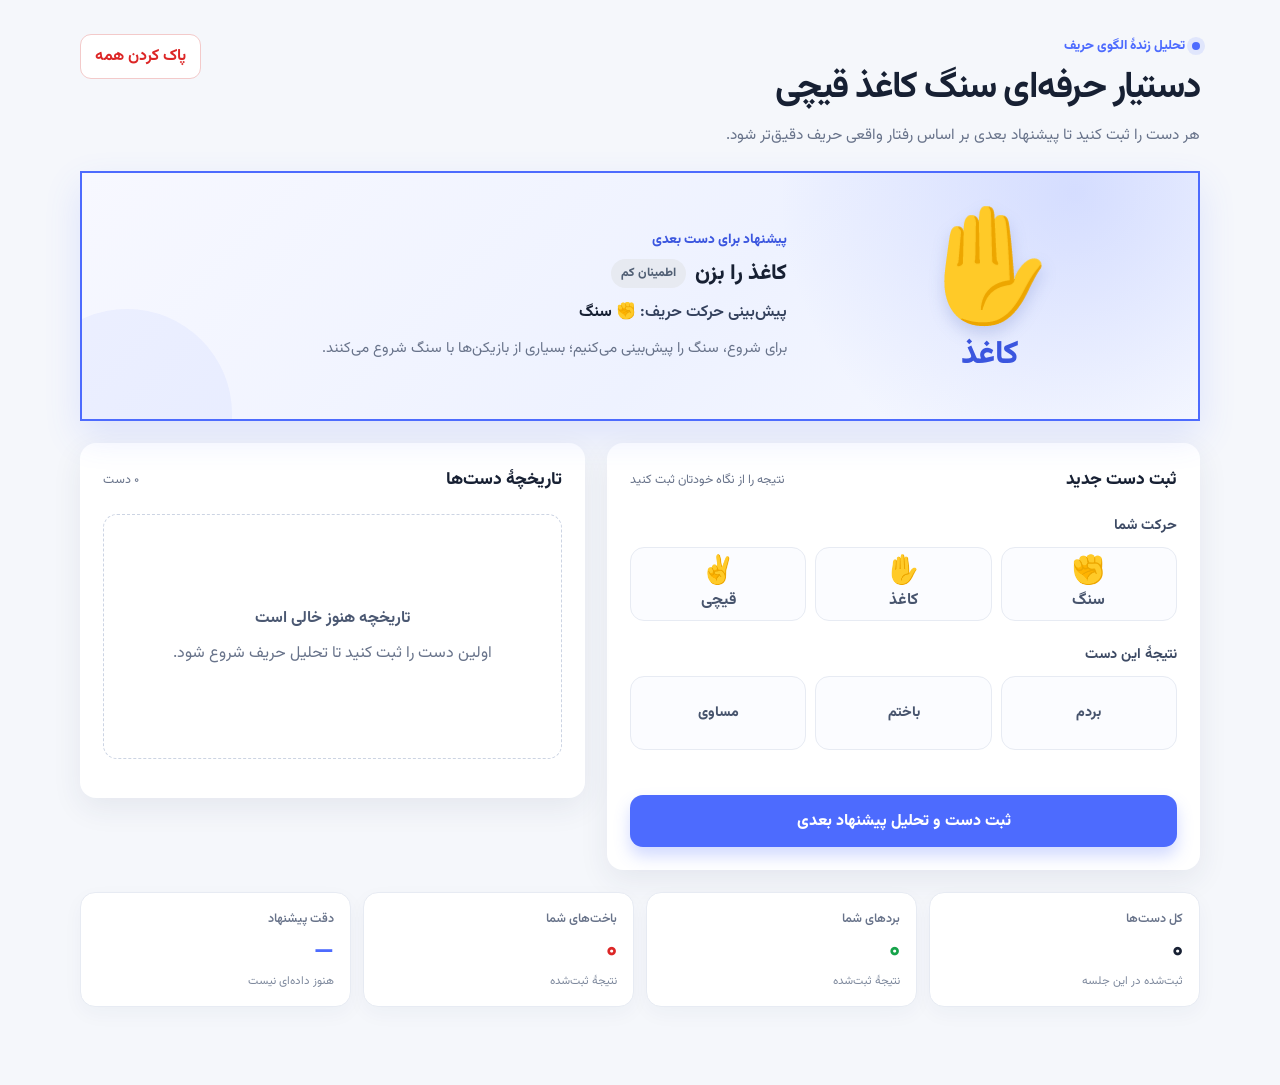
==== index.html @ e8100057 "Add Persian rock paper scissors assistant Co-authored-by: arena-agent <297053741+arena-agent@users.n" ====
<!doctype html>
<html lang="fa" dir="rtl">
<head>
  <meta charset="UTF-8" />
  <meta name="viewport" content="width=device-width, initial-scale=1.0" />
  <meta name="theme-color" content="#4d6bfe" />
  <title>دستیار حرفه‌ای سنگ کاغذ قیچی</title>
  <link rel="preconnect" href="https://fonts.googleapis.com" />
  <link rel="preconnect" href="https://fonts.gstatic.com" crossorigin />
  <link href="https://fonts.googleapis.com/css2?family=Vazirmatn:wght@400;500;600;700;800&display=swap" rel="stylesheet" />
  <style>
    :root {
      --bg: #f5f7fb;
      --card: #ffffff;
      --ink: #172033;
      --muted: #68738a;
      --line: #e7ebf3;
      --primary: #4d6bfe;
      --primary-dark: #3b56df;
      --primary-soft: #eef1ff;
      --win: #16a34a;
      --win-soft: #ecfdf3;
      --loss: #dc2626;
      --loss-soft: #fef2f2;
      --draw: #ca8a04;
      --draw-soft: #fefce8;
      --shadow: 0 10px 30px rgba(35, 52, 91, 0.08);
      --radius: 16px;
    }

    * { box-sizing: border-box; }

    html { scroll-behavior: smooth; }

    body {
      margin: 0;
      min-width: 320px;
      min-height: 100vh;
      background: var(--bg);
      color: var(--ink);
      font-family: "Vazirmatn", Tahoma, sans-serif;
    }

    button,
    input { font: inherit; }

    button { cursor: pointer; }

    button:focus-visible {
      outline: 3px solid rgba(77, 107, 254, 0.28);
      outline-offset: 3px;
    }

    .app-shell {
      width: min(1120px, calc(100% - 32px));
      margin: 0 auto;
      padding: 34px 0 56px;
    }

    .page-header {
      display: flex;
      align-items: flex-start;
      justify-content: space-between;
      gap: 20px;
      margin-bottom: 22px;
    }

    .eyebrow {
      display: inline-flex;
      align-items: center;
      gap: 7px;
      margin: 0 0 8px;
      color: var(--primary);
      font-size: 0.82rem;
      font-weight: 800;
    }

    .eyebrow::before {
      content: "";
      width: 8px;
      height: 8px;
      border-radius: 50%;
      background: var(--primary);
      box-shadow: 0 0 0 5px rgba(77, 107, 254, 0.12);
    }

    h1, h2, h3, p { margin-top: 0; }

    h1 {
      margin-bottom: 8px;
      font-size: clamp(1.55rem, 4vw, 2.3rem);
      line-height: 1.35;
      letter-spacing: -0.04em;
    }

    .page-header p:last-child {
      margin: 0;
      color: var(--muted);
      font-size: 0.96rem;
      line-height: 1.8;
    }

    .clear-button {
      flex: 0 0 auto;
      display: inline-flex;
      align-items: center;
      justify-content: center;
      gap: 7px;
      min-height: 42px;
      padding: 9px 14px;
      border: 1px solid #f3caca;
      border-radius: 11px;
      background: #fff;
      color: var(--loss);
      font-weight: 700;
      transition: 160ms ease;
    }

    .clear-button:hover {
      background: var(--loss-soft);
      border-color: #e99595;
    }

    .card {
      border-radius: var(--radius);
      background: var(--card);
      box-shadow: var(--shadow);
    }

    .suggestion-card {
      position: sticky;
      top: 12px;
      z-index: 5;
      overflow: hidden;
      margin-bottom: 22px;
      border: 2px solid var(--primary);
      background:
        radial-gradient(circle at 89% 8%, rgba(133, 155, 255, 0.27), transparent 29%),
        linear-gradient(135deg, #f7f8ff 0%, #eef2ff 56%, #f8faff 100%);
      box-shadow: 0 15px 35px rgba(77, 107, 254, 0.14);
    }

    .suggestion-card::after {
      content: "";
      position: absolute;
      left: -60px;
      bottom: -100px;
      width: 210px;
      height: 210px;
      border-radius: 50%;
      background: rgba(77, 107, 254, 0.06);
      pointer-events: none;
    }

    .suggestion-content {
      position: relative;
      z-index: 1;
      display: grid;
      grid-template-columns: minmax(170px, 0.85fr) minmax(0, 1.6fr);
      gap: 24px;
      align-items: center;
      min-height: 214px;
      padding: 25px 28px;
    }

    .suggestion-action {
      display: flex;
      align-items: center;
      justify-content: center;
      gap: 14px;
      padding: 14px;
      text-align: center;
    }

    .suggested-emoji {
      display: block;
      font-family: Arial, sans-serif;
      font-size: clamp(4.4rem, 9vw, 6.8rem);
      line-height: 1;
      filter: drop-shadow(0 8px 8px rgba(41, 65, 166, 0.18));
    }

    .suggested-name {
      display: block;
      margin-top: 9px;
      color: var(--primary-dark);
      font-size: clamp(1.45rem, 3vw, 2rem);
      font-weight: 800;
    }

    .suggestion-label {
      margin: 0 0 7px;
      color: var(--primary-dark);
      font-size: 0.85rem;
      font-weight: 800;
    }

    .suggestion-title-row {
      display: flex;
      align-items: center;
      flex-wrap: wrap;
      gap: 9px;
      margin-bottom: 9px;
    }

    .suggestion-heading {
      margin: 0;
      font-size: 1.34rem;
      font-weight: 800;
    }

    .confidence-badge,
    .result-badge,
    .suggestion-check {
      display: inline-flex;
      align-items: center;
      justify-content: center;
      border-radius: 999px;
      font-size: 0.76rem;
      font-weight: 800;
      white-space: nowrap;
    }

    .confidence-badge { padding: 5px 10px; }
    .confidence-high { background: #dcfce7; color: #14713a; }
    .confidence-medium { background: #fef3c7; color: #9a6700; }
    .confidence-low { background: #e7eaf1; color: #526075; }

    .prediction-line {
      margin: 0 0 10px;
      color: #34415d;
      font-size: 1rem;
      font-weight: 600;
    }

    .prediction-line strong { color: var(--ink); }

    .suggestion-reason {
      max-width: 660px;
      margin: 0;
      color: var(--muted);
      font-size: 0.92rem;
      line-height: 1.95;
    }

    .layout-grid {
      display: grid;
      grid-template-columns: minmax(0, 1.08fr) minmax(315px, 0.92fr);
      gap: 22px;
      align-items: start;
    }

    .form-card,
    .history-card,
    .insights-card {
      padding: 23px;
    }

    .section-heading {
      display: flex;
      align-items: center;
      justify-content: space-between;
      gap: 12px;
      margin-bottom: 21px;
    }

    .section-heading h2 {
      margin: 0;
      font-size: 1.08rem;
      font-weight: 800;
    }

    .section-help {
      color: var(--muted);
      font-size: 0.78rem;
    }

    .form-group + .form-group { margin-top: 22px; }

    .field-label {
      display: block;
      margin-bottom: 10px;
      color: #3d4a64;
      font-size: 0.9rem;
      font-weight: 700;
    }

    .move-selector,
    .result-selector {
      display: grid;
      grid-template-columns: repeat(3, minmax(0, 1fr));
      gap: 9px;
    }

    .move-button,
    .result-button {
      min-height: 74px;
      border: 1px solid var(--line);
      border-radius: 14px;
      background: #fbfcff;
      color: #47546d;
      transition: 160ms ease;
    }

    .move-button {
      display: flex;
      flex-direction: column;
      align-items: center;
      justify-content: center;
      gap: 3px;
      font-weight: 700;
    }

    .move-button .move-emoji {
      font-family: Arial, sans-serif;
      font-size: 1.73rem;
      line-height: 1.1;
    }

    .move-button:hover,
    .result-button:hover {
      transform: translateY(-2px);
      border-color: #bdc8ff;
      background: #f3f5ff;
    }

    .move-button.is-active {
      border-color: var(--primary);
      background: var(--primary);
      color: #fff;
      box-shadow: 0 7px 15px rgba(77, 107, 254, 0.25);
    }

    .result-button {
      padding: 9px 6px;
      font-size: 0.88rem;
      font-weight: 800;
    }

    .result-button.win.is-active { background: var(--win); border-color: var(--win); color: #fff; }
    .result-button.loss.is-active { background: var(--loss); border-color: var(--loss); color: #fff; }
    .result-button.draw.is-active { background: var(--draw); border-color: var(--draw); color: #fff; }

    .auto-opponent {
      display: flex;
      align-items: center;
      gap: 9px;
      min-height: 50px;
      padding: 10px 13px;
      border: 1px dashed #bfc9ea;
      border-radius: 12px;
      background: #f7f9ff;
      color: #52617d;
      font-size: 0.9rem;
    }

    .auto-opponent strong {
      color: var(--ink);
      font-size: 0.96rem;
    }

    .hidden { display: none !important; }

    .form-message {
      min-height: 20px;
      margin: 13px 0 0;
      color: var(--loss);
      font-size: 0.82rem;
      font-weight: 600;
    }

    .submit-button {
      width: 100%;
      min-height: 52px;
      margin-top: 12px;
      border: 0;
      border-radius: 13px;
      background: var(--primary);
      color: #fff;
      font-weight: 800;
      box-shadow: 0 9px 16px rgba(77, 107, 254, 0.25);
      transition: 160ms ease;
    }

    .submit-button:hover { background: var(--primary-dark); transform: translateY(-1px); }
    .submit-button:active { transform: translateY(1px); }

    .stats-grid {
      display: grid;
      grid-template-columns: repeat(4, minmax(0, 1fr));
      gap: 12px;
      margin: 22px 0;
    }

    .stat-card {
      min-height: 113px;
      padding: 16px;
      border: 1px solid var(--line);
      border-radius: 15px;
      background: var(--card);
      box-shadow: 0 7px 20px rgba(35, 52, 91, 0.04);
    }

    .stat-label {
      display: block;
      margin-bottom: 10px;
      color: var(--muted);
      font-size: 0.78rem;
      font-weight: 600;
    }

    .stat-value {
      display: block;
      color: var(--ink);
      font-size: 1.58rem;
      font-weight: 800;
      line-height: 1;
    }

    .stat-detail {
      display: block;
      margin-top: 8px;
      color: #7e899d;
      font-size: 0.72rem;
    }

    .stat-card.win .stat-value { color: var(--win); }
    .stat-card.loss .stat-value { color: var(--loss); }
    .stat-card.accuracy .stat-value { color: var(--primary); }

    .insights-card { margin-bottom: 22px; }

    .insight-list {
      display: grid;
      gap: 10px;
    }

    .insight-item {
      display: flex;
      align-items: flex-start;
      gap: 10px;
      padding: 12px;
      border: 1px solid var(--line);
      border-radius: 12px;
      background: #fbfcff;
      color: #43506a;
      font-size: 0.89rem;
      line-height: 1.8;
    }

    .insight-icon {
      flex: 0 0 auto;
      display: grid;
      place-items: center;
      width: 27px;
      height: 27px;
      border-radius: 9px;
      background: var(--primary-soft);
      color: var(--primary-dark);
      font-size: 0.92rem;
    }

    .insight-empty {
      margin: 0;
      color: var(--muted);
      font-size: 0.88rem;
      line-height: 1.85;
    }

    .history-card { min-height: 355px; }

    .history-list {
      display: grid;
      gap: 10px;
    }

    .history-row {
      display: grid;
      grid-template-columns: minmax(0, 1fr) auto;
      gap: 12px;
      align-items: center;
      padding: 13px;
      border: 1px solid var(--line);
      border-radius: 13px;
      background: #fcfdff;
    }

    .history-main { min-width: 0; }

    .history-moves {
      display: flex;
      align-items: center;
      gap: 8px;
      direction: ltr;
    }

    .history-move {
      display: inline-flex;
      align-items: center;
      gap: 5px;
      color: #293650;
      font-size: 0.91rem;
      font-weight: 700;
      white-space: nowrap;
    }

    .history-move .emoji {
      font-family: Arial, sans-serif;
      font-size: 1.25rem;
    }

    .history-move small {
      direction: rtl;
      color: var(--muted);
      font-size: 0.68rem;
      font-weight: 600;
    }

    .history-arrow {
      color: #9da8bb;
      font-size: 1.2rem;
    }

    .history-meta {
      display: flex;
      align-items: center;
      flex-wrap: wrap;
      gap: 7px;
      margin-top: 9px;
    }

    .result-badge { padding: 4px 9px; }
    .result-badge.win { background: var(--win-soft); color: var(--win); }
    .result-badge.loss { background: var(--loss-soft); color: var(--loss); }
    .result-badge.draw { background: var(--draw-soft); color: var(--draw); }

    .history-time {
      color: #98a2b3;
      font-size: 0.72rem;
    }

    .suggestion-check {
      gap: 4px;
      align-self: start;
      padding: 6px 8px;
    }

    .suggestion-check.correct { background: var(--win-soft); color: var(--win); }
    .suggestion-check.incorrect { background: var(--loss-soft); color: var(--loss); }

    .empty-state {
      display: grid;
      place-items: center;
      min-height: 245px;
      padding: 30px;
      border: 1px dashed #ccd4e3;
      border-radius: 14px;
      color: var(--muted);
      text-align: center;
      line-height: 1.9;
    }

    .empty-state strong {
      display: block;
      margin-bottom: 5px;
      color: #4b5872;
    }

    .toast {
      position: fixed;
      right: 50%;
      bottom: 22px;
      z-index: 20;
      display: flex;
      align-items: center;
      gap: 10px;
      width: min(430px, calc(100% - 32px));
      padding: 13px 16px;
      border: 1px solid transparent;
      border-radius: 14px;
      background: #fff;
      box-shadow: 0 16px 40px rgba(27, 38, 65, 0.2);
      color: #36425d;
      opacity: 0;
      pointer-events: none;
      transform: translate(50%, 18px);
      transition: opacity 190ms ease, transform 190ms ease;
    }

    .toast.show {
      opacity: 1;
      transform: translate(50%, 0);
    }

    .toast.success { border-color: #a7e4bc; background: #f2fdf6; }
    .toast.error { border-color: #f2b5b5; background: #fff6f6; }
    .toast.info { border-color: #c7d1ff; background: #f5f7ff; }

    .toast-icon {
      display: grid;
      place-items: center;
      width: 27px;
      height: 27px;
      border-radius: 50%;
      color: #fff;
      font-size: 0.8rem;
      font-weight: 800;
    }

    .toast.success .toast-icon { background: var(--win); }
    .toast.error .toast-icon { background: var(--loss); }
    .toast.info .toast-icon { background: var(--primary); }

    .toast-text { font-size: 0.88rem; font-weight: 600; line-height: 1.7; }

    @media (max-width: 830px) {
      .layout-grid { grid-template-columns: 1fr; }
      .history-card { min-height: auto; }
    }

    @media (max-width: 650px) {
      .app-shell { width: min(100% - 22px, 1120px); padding-top: 21px; }
      .page-header { margin-bottom: 17px; }
      .page-header p:last-child { font-size: 0.87rem; }
      .clear-button { min-height: 38px; padding: 8px 10px; font-size: 0.77rem; }
      .suggestion-card { top: 7px; margin-bottom: 16px; }
      .suggestion-content { grid-template-columns: 92px minmax(0, 1fr); gap: 10px; min-height: 160px; padding: 17px 13px; }
      .suggestion-action { padding: 5px; }
      .suggested-emoji { font-size: 4rem; }
      .suggested-name { margin-top: 4px; font-size: 1.1rem; }
      .suggestion-heading { font-size: 1.08rem; }
      .suggestion-reason { font-size: 0.78rem; line-height: 1.75; }
      .prediction-line { margin-bottom: 7px; font-size: 0.88rem; }
      .form-card, .history-card, .insights-card { padding: 17px; }
      .move-button { min-height: 67px; font-size: 0.82rem; }
      .move-button .move-emoji { font-size: 1.55rem; }
      .result-button { font-size: 0.78rem; }
      .stats-grid { grid-template-columns: repeat(2, minmax(0, 1fr)); gap: 9px; margin: 16px 0; }
      .stat-card { min-height: 101px; padding: 13px; }
      .stat-value { font-size: 1.42rem; }
      .history-row { grid-template-columns: 1fr; gap: 8px; }
      .suggestion-check { justify-self: start; }
      .toast { bottom: 12px; }
    }

    @media (max-width: 390px) {
      .page-header { gap: 11px; }
      h1 { font-size: 1.32rem; }
      .clear-button { font-size: 0; width: 40px; padding: 0; }
      .clear-button::before { content: "🗑"; font-size: 1rem; }
      .suggestion-content { grid-template-columns: 83px minmax(0, 1fr); }
      .history-moves { gap: 5px; }
      .history-move { font-size: 0.79rem; }
    }

    @media (prefers-reduced-motion: reduce) {
      *, *::before, *::after { scroll-behavior: auto !important; transition: none !important; }
    }
  </style>
</head>
<body>
  <main class="app-shell">
    <header class="page-header">
      <div>
        <p class="eyebrow">تحلیل زندهٔ الگوی حریف</p>
        <h1>دستیار حرفه‌ای سنگ کاغذ قیچی</h1>
        <p>هر دست را ثبت کنید تا پیشنهاد بعدی بر اساس رفتار واقعی حریف دقیق‌تر شود.</p>
      </div>
      <button id="clear-all" class="clear-button" type="button" aria-label="پاک کردن همهٔ تاریخچه">پاک کردن همه</button>
    </header>

    <section class="suggestion-card" aria-labelledby="suggestion-heading">
      <div id="suggestion-content" class="suggestion-content"></div>
    </section>

    <section class="layout-grid" aria-label="ثبت دست و تاریخچه">
      <form id="hand-form" class="form-card card" novalidate>
        <div class="section-heading">
          <h2>ثبت دست جدید</h2>
          <span class="section-help">نتیجه را از نگاه خودتان ثبت کنید</span>
        </div>

        <div class="form-group">
          <span class="field-label">حرکت شما</span>
          <div id="my-move-selector" class="move-selector" role="group" aria-label="انتخاب حرکت شما"></div>
        </div>

        <div class="form-group">
          <span class="field-label">نتیجهٔ این دست</span>
          <div id="result-selector" class="result-selector" role="group" aria-label="انتخاب نتیجه"></div>
        </div>

        <div id="opponent-section" class="form-group hidden">
          <span class="field-label">حرکت حریف</span>
          <div id="opponent-move-selector" class="move-selector" role="group" aria-label="انتخاب حرکت حریف"></div>
        </div>

        <div id="auto-opponent" class="auto-opponent hidden" aria-live="polite"></div>
        <p id="form-message" class="form-message" aria-live="polite"></p>
        <button class="submit-button" type="submit">ثبت دست و تحلیل پیشنهاد بعدی</button>
      </form>

      <aside class="history-card card" aria-labelledby="history-heading">
        <div class="section-heading">
          <h2 id="history-heading">تاریخچهٔ دست‌ها</h2>
          <span id="history-count" class="section-help">۰ دست</span>
        </div>
        <div id="history-list" class="history-list"></div>
      </aside>
    </section>

    <section id="stats-grid" class="stats-grid" aria-label="آمار بازی"></section>

    <section id="insights-card" class="insights-card card hidden" aria-labelledby="insights-heading">
      <div class="section-heading">
        <h2 id="insights-heading">بینش‌های حریف</h2>
        <span class="section-help">بر پایهٔ داده‌های ثبت‌شده</span>
      </div>
      <div id="insight-list" class="insight-list"></div>
    </section>
  </main>

  <div id="toast" class="toast" role="status" aria-live="polite">
    <span id="toast-icon" class="toast-icon">✓</span>
    <span id="toast-text" class="toast-text"></span>
  </div>

  <script>
    (() => {
      "use strict";

      const MOVES = {
        rock: {
          name: "سنگ",
          emoji: "✊",
          beats: "scissors",
          beatenBy: "paper",
          next: "paper"
        },
        paper: {
          name: "کاغذ",
          emoji: "✋",
          beats: "rock",
          beatenBy: "scissors",
          next: "scissors"
        },
        scissors: {
          name: "قیچی",
          emoji: "✌️",
          beats: "paper",
          beatenBy: "rock",
          next: "rock"
        }
      };

      const MOVE_KEYS = Object.keys(MOVES);
      const RESULT_INFO = {
        won: { label: "بردم", className: "win" },
        lost: { label: "باختم", className: "loss" },
        draw: { label: "مساوی", className: "draw" }
      };
      const CONFIDENCE_INFO = {
        high: { label: "اطمینان بالا", className: "confidence-high" },
        medium: { label: "اطمینان متوسط", className: "confidence-medium" },
        low: { label: "اطمینان کم", className: "confidence-low" }
      };

      const state = {
        history: [],
        form: {
          myMove: "",
          result: "",
          opponentMove: ""
        },
        currentSuggestion: null
      };

      const elements = {
        suggestion: document.getElementById("suggestion-content"),
        form: document.getElementById("hand-form"),
        myMoveSelector: document.getElementById("my-move-selector"),
        resultSelector: document.getElementById("result-selector"),
        opponentSection: document.getElementById("opponent-section"),
        opponentMoveSelector: document.getElementById("opponent-move-selector"),
        autoOpponent: document.getElementById("auto-opponent"),
        formMessage: document.getElementById("form-message"),
        stats: document.getElementById("stats-grid"),
        insightsCard: document.getElementById("insights-card"),
        insightList: document.getElementById("insight-list"),
        historyList: document.getElementById("history-list"),
        historyCount: document.getElementById("history-count"),
        clearAll: document.getElementById("clear-all"),
        toast: document.getElementById("toast"),
        toastIcon: document.getElementById("toast-icon"),
        toastText: document.getElementById("toast-text")
      };

      let toastTimer;

      function faNumber(value) {
        return new Intl.NumberFormat("fa-IR").format(value);
      }

      function faPercent(value) {
        return `${new Intl.NumberFormat("fa-IR", { maximumFractionDigits: 0 }).format(value)}٪`;
      }

      function countMoves(records) {
        const counts = Object.fromEntries(MOVE_KEYS.map((move) => [move, 0]));
        records.forEach((record) => { counts[record.opponentMove] += 1; });
        return counts;
      }

      function getTopMove(records) {
        const counts = countMoves(records);
        return MOVE_KEYS.reduce((top, move) => {
          return counts[move] > counts[top] ? move : top;
        }, MOVE_KEYS[0]);
      }

      function suggestionFromPrediction(predicted, confidence, reason, source) {
        return {
          suggested: MOVES[predicted].beatenBy,
          predicted,
          confidence,
          reason,
          source
        };
      }

      // موتور پیشنهاد: اول Markov، سپس فراوانی و در آخر رفتار پس از نتیجهٔ قبلی.
      function computeSuggestion(history) {
        if (history.length === 0) {
          return suggestionFromPrediction(
            "rock",
            "low",
            "برای شروع، سنگ را پیش‌بینی می‌کنیم؛ بسیاری از بازیکن‌ها با سنگ شروع می‌کنند.",
            "شروع بازی"
          );
        }

        const lastOpp = history[history.length - 1].opponentMove;
        const transitions = [];
        for (let index = 0; index < history.length - 1; index += 1) {
          if (history[index].opponentMove === lastOpp) {
            transitions.push(history[index + 1].opponentMove);
          }
        }

        if (transitions.length >= 2) {
          const transitionCounts = Object.fromEntries(MOVE_KEYS.map((move) => [move, 0]));
          transitions.forEach((move) => { transitionCounts[move] += 1; });
          const predicted = MOVE_KEYS.reduce((top, move) => {
            return transitionCounts[move] > transitionCounts[top] ? move : top;
          }, MOVE_KEYS[0]);
          const probability = transitionCounts[predicted] / transitions.length;

          if (probability >= 0.5) {
            return suggestionFromPrediction(
              predicted,
              probability >= 0.7 ? "high" : "medium",
              `پس از «${MOVES[lastOpp].name}»، حریف در ${faPercent(probability * 100)} از ${faNumber(transitions.length)} الگوی قبلی «${MOVES[predicted].name}» زده است.`,
              "زنجیرهٔ مارکوف"
            );
          }
        }

        const counts = countMoves(history);
        const predictedByFrequency = getTopMove(history);
        const frequency = counts[predictedByFrequency] / history.length;
        if (counts[predictedByFrequency] >= 3 && frequency >= 0.45) {
          return suggestionFromPrediction(
            predictedByFrequency,
            "medium",
            `«${MOVES[predictedByFrequency].name}» ${faNumber(counts[predictedByFrequency])} بار از ${faNumber(history.length)} دست (${faPercent(frequency * 100)}) تکرار شده است.`,
            "تحلیل فراوانی"
          );
        }

        const lastRecord = history[history.length - 1];
        if (lastRecord.result === "lost") {
          return suggestionFromPrediction(
            lastOpp,
            "low",
            `حریف دست قبل را با «${MOVES[lastOpp].name}» برده است؛ احتمال می‌دهیم همان حرکت را تکرار کند.`,
            "رفتار پس از برد حریف"
          );
        }

        if (lastRecord.result === "won") {
          const predicted = MOVES[lastOpp].next;
          return suggestionFromPrediction(
            predicted,
            "low",
            `حریف با «${MOVES[lastOpp].name}» باخته است؛ در چرخهٔ سنگ ← کاغذ ← قیچی، حرکت بعدی را پیش‌بینی می‌کنیم.`,
            "رفتار پس از باخت حریف"
          );
        }

        return suggestionFromPrediction(
          lastOpp,
          "low",
          `دست قبل با «${MOVES[lastOpp].name}» مساوی شده است؛ در حالت مساوی احتمال تکرار همان حرکت را در نظر می‌گیریم.`,
          "رفتار پس از مساوی"
        );
      }

      function getAutoOpponent() {
        if (!state.form.myMove) return "";
        if (state.form.result === "won") return MOVES[state.form.myMove].beats;
        if (state.form.result === "draw") return state.form.myMove;
        return "";
      }

      function getResolvedOpponent() {
        return state.form.result === "lost" ? state.form.opponentMove : getAutoOpponent();
      }

      function moveButtonHTML(move, selected, dataAttribute, labelPrefix) {
        const item = MOVES[move];
        return `
          <button
            class="move-button ${selected === move ? "is-active" : ""}"
            type="button"
            data-${dataAttribute}="${move}"
            aria-pressed="${selected === move}"
            aria-label="${labelPrefix} ${item.name}"
          >
            <span class="move-emoji" aria-hidden="true">${item.emoji}</span>
            <span>${item.name}</span>
          </button>`;
      }

      function renderSuggestion() {
        const suggestion = state.currentSuggestion;
        const suggested = MOVES[suggestion.suggested];
        const predicted = MOVES[suggestion.predicted];
        const confidence = CONFIDENCE_INFO[suggestion.confidence];

        elements.suggestion.innerHTML = `
          <div class="suggestion-action" aria-label="حرکت پیشنهادی ${suggested.name}">
            <div>
              <span class="suggested-emoji" aria-hidden="true">${suggested.emoji}</span>
              <span class="suggested-name">${suggested.name}</span>
            </div>
          </div>
          <div>
            <p class="suggestion-label">پیشنهاد برای دست بعدی</p>
            <div class="suggestion-title-row">
              <h2 id="suggestion-heading" class="suggestion-heading">${suggested.name} را بزن</h2>
              <span class="confidence-badge ${confidence.className}">${confidence.label}</span>
            </div>
            <p class="prediction-line">پیش‌بینی حرکت حریف: <strong>${predicted.emoji} ${predicted.name}</strong></p>
            <p class="suggestion-reason">${suggestion.reason}</p>
          </div>`;
      }

      function renderForm() {
        elements.myMoveSelector.innerHTML = MOVE_KEYS.map((move) => {
          return moveButtonHTML(move, state.form.myMove, "own", "حرکت شما:");
        }).join("");

        elements.resultSelector.innerHTML = Object.entries(RESULT_INFO).map(([key, info]) => `
          <button
            class="result-button ${info.className} ${state.form.result === key ? "is-active" : ""}"
            type="button"
            data-result="${key}"
            aria-pressed="${state.form.result === key}"
          >${info.label}</button>`).join("");

        const needsOpponentSelection = state.form.result === "lost";
        elements.opponentSection.classList.toggle("hidden", !needsOpponentSelection);
        elements.autoOpponent.classList.toggle("hidden", needsOpponentSelection || !state.form.result || !state.form.myMove);

        if (needsOpponentSelection) {
          elements.opponentMoveSelector.innerHTML = MOVE_KEYS.map((move) => {
            return moveButtonHTML(move, state.form.opponentMove, "opponent", "حرکت حریف:");
          }).join("");
        }

        if (!needsOpponentSelection && state.form.result && state.form.myMove) {
          const opponent = MOVES[getAutoOpponent()];
          const description = state.form.result === "won" ? "چون بردید، حرکتِ مغلوب حریف محاسبه شد:" : "چون مساوی شده‌اید، حرکت حریف همان حرکت شماست:";
          elements.autoOpponent.innerHTML = `<span>ℹ️</span><span>${description} <strong>${opponent.emoji} ${opponent.name}</strong></span>`;
        }
      }

      function buildStats() {
        const wins = state.history.filter((record) => record.result === "won").length;
        const losses = state.history.filter((record) => record.result === "lost").length;
        const correct = state.history.filter((record) => record.suggestionCorrect).length;
        const accuracy = state.history.length ? (correct / state.history.length) * 100 : 0;
        return [
          { label: "کل دست‌ها", value: faNumber(state.history.length), detail: "ثبت‌شده در این جلسه", className: "" },
          { label: "بردهای شما", value: faNumber(wins), detail: "نتیجهٔ ثبت‌شده", className: "win" },
          { label: "باخت‌های شما", value: faNumber(losses), detail: "نتیجهٔ ثبت‌شده", className: "loss" },
          { label: "دقت پیشنهاد", value: state.history.length ? faPercent(accuracy) : "—", detail: state.history.length ? `${faNumber(correct)} پیشنهاد درست` : "هنوز داده‌ای نیست", className: "accuracy" }
        ];
      }

      function renderStats() {
        elements.stats.innerHTML = buildStats().map((stat) => `
          <article class="stat-card ${stat.className}">
            <span class="stat-label">${stat.label}</span>
            <strong class="stat-value">${stat.value}</strong>
            <span class="stat-detail">${stat.detail}</span>
          </article>`).join("");
      }

      function buildInsights() {
        if (state.history.length < 3) return [];
        const insights = [];
        const counts = countMoves(state.history);
        const topMove = getTopMove(state.history);
        const topRate = counts[topMove] / state.history.length;

        if (topRate >= 0.4) {
          insights.push(`پرتکرارترین حرکت حریف «${MOVES[topMove].emoji} ${MOVES[topMove].name}» است؛ ${faPercent(topRate * 100)} از همهٔ دست‌ها.`);
        }

        const opponentWinTransitions = [];
        const opponentLossTransitions = [];
        for (let index = 0; index < state.history.length - 1; index += 1) {
          const current = state.history[index];
          const next = state.history[index + 1];
          if (current.result === "lost") {
            opponentWinTransitions.push(next.opponentMove !== current.opponentMove);
          }
          if (current.result === "won") {
            opponentLossTransitions.push(next.opponentMove === current.opponentMove);
          }
        }

        if (opponentWinTransitions.length >= 2) {
          const changed = opponentWinTransitions.filter(Boolean).length;
          insights.push(`پس از برد حریف، در ${faPercent((changed / opponentWinTransitions.length) * 100)} موارد حرکتش را تغییر داده است.`);
        }

        let longestStreak = 1;
        let currentStreak = 1;
        for (let index = 1; index < state.history.length; index += 1) {
          if (state.history[index].opponentMove === state.history[index - 1].opponentMove) {
            currentStreak += 1;
            longestStreak = Math.max(longestStreak, currentStreak);
          } else {
            currentStreak = 1;
          }
        }
        if (longestStreak >= 2) {
          insights.push(`طولانی‌ترین زنجیرهٔ تکرار متوالی حریف ${faNumber(longestStreak)} دست بوده است.`);
        }

        if (opponentLossTransitions.length >= 2) {
          const repeated = opponentLossTransitions.filter(Boolean).length;
          insights.push(`پس از باخت حریف، در ${faPercent((repeated / opponentLossTransitions.length) * 100)} موارد همان حرکت را تکرار کرده است.`);
        }

        return insights;
      }

      function renderInsights() {
        if (state.history.length < 3) {
          elements.insightsCard.classList.add("hidden");
          return;
        }

        const insights = buildInsights();
        elements.insightsCard.classList.remove("hidden");
        elements.insightList.innerHTML = insights.length
          ? insights.map((insight) => `<div class="insight-item"><span class="insight-icon">⌁</span><span>${insight}</span></div>`).join("")
          : `<p class="insight-empty">دادهٔ اولیه جمع شده است؛ چند دست دیگر ثبت کنید تا الگوی قابل اتکاتری دیده شود.</p>`;
      }

      function formatTime(timestamp) {
        return new Intl.DateTimeFormat("fa-IR", { hour: "2-digit", minute: "2-digit" }).format(new Date(timestamp));
      }

      function renderHistory() {
        elements.historyCount.textContent = `${faNumber(state.history.length)} دست`;
        if (!state.history.length) {
          elements.historyList.innerHTML = `
            <div class="empty-state">
              <div><strong>تاریخچه هنوز خالی است</strong>اولین دست را ثبت کنید تا تحلیل حریف شروع شود.</div>
            </div>`;
          return;
        }

        elements.historyList.innerHTML = [...state.history].reverse().map((record) => {
          const mine = MOVES[record.myMove];
          const opponent = MOVES[record.opponentMove];
          const result = RESULT_INFO[record.result];
          const correctClass = record.suggestionCorrect ? "correct" : "incorrect";
          const correctText = record.suggestionCorrect ? "✓ پیشنهاد درست" : "✗ پیشنهاد نادرست";
          return `
            <article class="history-row">
              <div class="history-main">
                <div class="history-moves" aria-label="حرکت من ${mine.name} و حرکت حریف ${opponent.name}">
                  <span class="history-move"><span class="emoji">${mine.emoji}</span><span><small>من</small> ${mine.name}</span></span>
                  <span class="history-arrow" aria-hidden="true">←</span>
                  <span class="history-move"><span class="emoji">${opponent.emoji}</span><span><small>حریف</small> ${opponent.name}</span></span>
                </div>
                <div class="history-meta">
                  <span class="result-badge ${result.className}">${result.label}</span>
                  <span class="history-time">${formatTime(record.timestamp)}</span>
                </div>
              </div>
              <span class="suggestion-check ${correctClass}">${correctText}</span>
            </article>`;
        }).join("");
      }

      function render() {
        renderSuggestion();
        renderForm();
        renderStats();
        renderInsights();
        renderHistory();
      }

      function showToast(text, type) {
        const icon = type === "success" ? "✓" : type === "error" ? "!" : "i";
        elements.toast.className = `toast ${type}`;
        elements.toastIcon.textContent = icon;
        elements.toastText.textContent = text;
        window.clearTimeout(toastTimer);
        requestAnimationFrame(() => elements.toast.classList.add("show"));
        toastTimer = window.setTimeout(() => {
          elements.toast.classList.remove("show");
        }, 3800);
      }

      function validateForm() {
        if (!state.form.myMove) return "ابتدا حرکت خودتان را انتخاب کنید.";
        if (!state.form.result) return "نتیجهٔ این دست را انتخاب کنید.";
        if (state.form.result === "lost" && !state.form.opponentMove) return "چون باخته‌اید، حرکت حریف را هم انتخاب کنید.";
        if (state.form.result === "lost" && MOVES[state.form.opponentMove].beats !== state.form.myMove) {
          return `برای ثبت باخت، حریف باید حرکتی را زده باشد که «${MOVES[state.form.myMove].name}» شما را می‌برد.`;
        }
        return "";
      }

      function setFormMessage(message) {
        elements.formMessage.textContent = message;
      }

      elements.myMoveSelector.addEventListener("click", (event) => {
        const button = event.target.closest("[data-own]");
        if (!button) return;
        state.form.myMove = button.dataset.own;
        setFormMessage("");
        renderForm();
      });

      elements.resultSelector.addEventListener("click", (event) => {
        const button = event.target.closest("[data-result]");
        if (!button) return;
        state.form.result = button.dataset.result;
        state.form.opponentMove = "";
        setFormMessage("");
        renderForm();
      });

      elements.opponentMoveSelector.addEventListener("click", (event) => {
        const button = event.target.closest("[data-opponent]");
        if (!button) return;
        state.form.opponentMove = button.dataset.opponent;
        setFormMessage("");
        renderForm();
      });

      elements.form.addEventListener("submit", (event) => {
        event.preventDefault();
        const error = validateForm();
        if (error) {
          setFormMessage(error);
          showToast(error, "error");
          return;
        }

        const opponentMove = getResolvedOpponent();
        const previousSuggestion = state.currentSuggestion;
        const suggestionCorrect = MOVES[previousSuggestion.suggested].beats === opponentMove;
        const record = {
          id: `${Date.now()}-${Math.random().toString(16).slice(2)}`,
          timestamp: Date.now(),
          myMove: state.form.myMove,
          opponentMove,
          result: state.form.result,
          suggestion: previousSuggestion,
          suggestionCorrect
        };

        state.history.push(record);
        state.currentSuggestion = computeSuggestion(state.history);
        state.form = { myMove: "", result: "", opponentMove: "" };
        setFormMessage("");
        render();

        if (suggestionCorrect) {
          showToast(`پیشنهاد قبلی درست بود؛ «${MOVES[previousSuggestion.suggested].name}» حرکت حریف را می‌برد.`, "success");
        } else {
          showToast("پیشنهاد قبلی حریف را نمی‌برد؛ الگوی جدید برای دست بعدی محاسبه شد.", "error");
        }
      });

      elements.clearAll.addEventListener("click", () => {
        const confirmed = window.confirm("همهٔ دست‌ها، آمار و تحلیل‌های این جلسه پاک شوند؟");
        if (!confirmed) return;
        state.history = [];
        state.form = { myMove: "", result: "", opponentMove: "" };
        state.currentSuggestion = computeSuggestion(state.history);
        setFormMessage("");
        render();
        showToast("تاریخچه پاک شد و تحلیل از نو شروع شد.", "info");
      });

      state.currentSuggestion = computeSuggestion(state.history);
      render();
    })();
  </script>
</body>
</html>
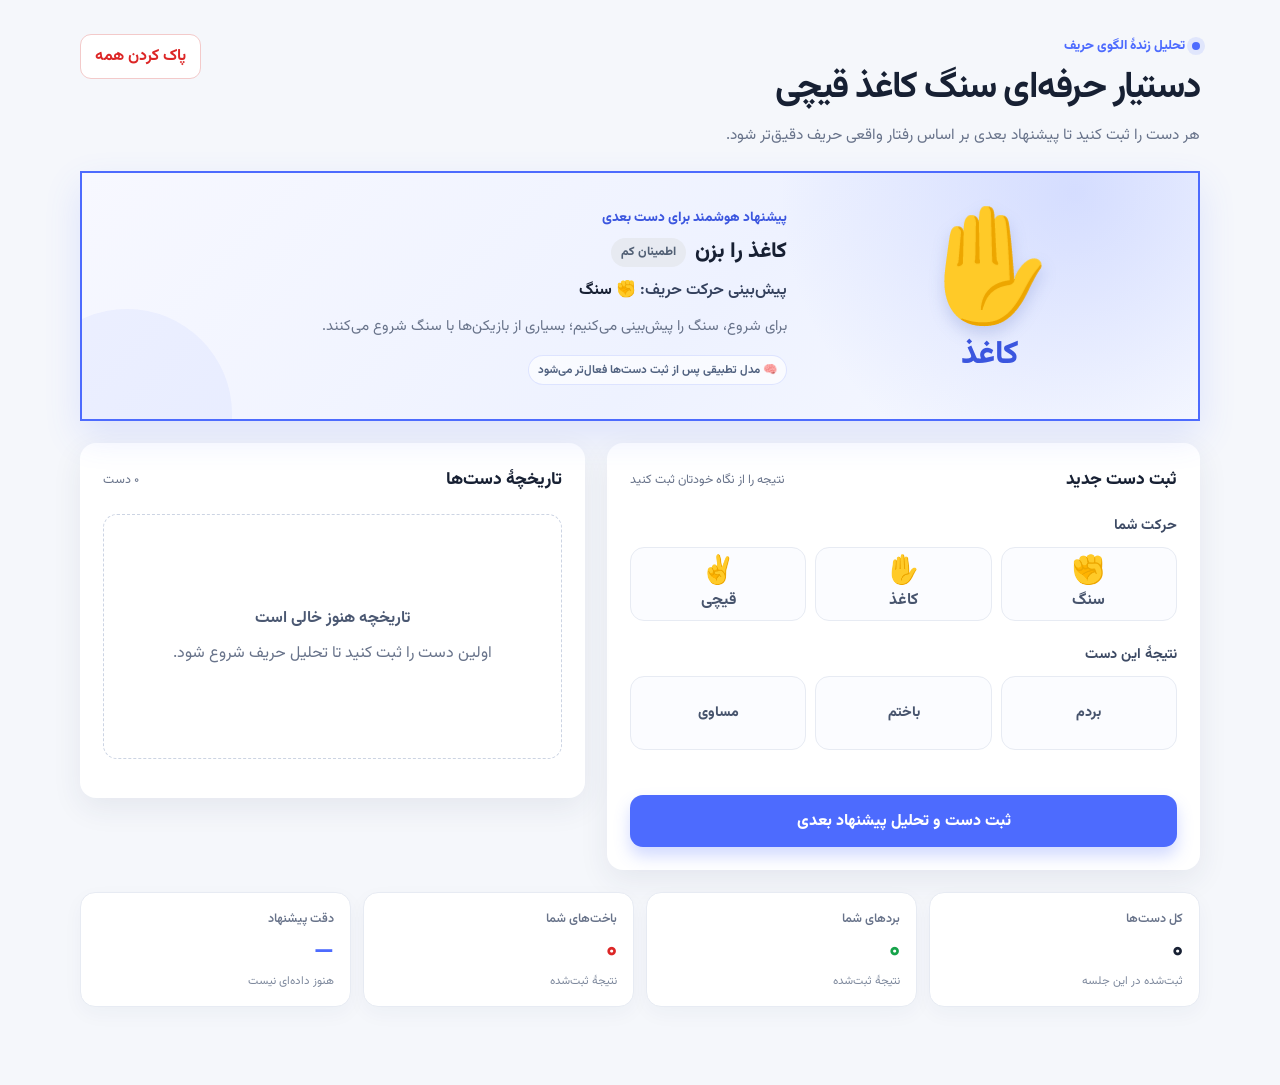
==== commit e0de0fea: "Strengthen adaptive RPS prediction engine Co-authored-by: arena-agent <297053741+arena-agent@users.n" ====
--- a/index.html
+++ b/index.html
@@ -243,6 +243,28 @@
       line-height: 1.95;
     }
 
+    .model-meta {
+      display: flex;
+      flex-wrap: wrap;
+      gap: 7px;
+      margin-top: 13px;
+    }
+
+    .model-chip {
+      display: inline-flex;
+      align-items: center;
+      gap: 5px;
+      padding: 5px 9px;
+      border: 1px solid rgba(77, 107, 254, 0.16);
+      border-radius: 999px;
+      background: rgba(255, 255, 255, 0.64);
+      color: #50617f;
+      font-size: 0.72rem;
+      font-weight: 700;
+    }
+
+    .model-chip strong { color: var(--primary-dark); }
+
     .layout-grid {
       display: grid;
       grid-template-columns: minmax(0, 1.08fr) minmax(315px, 0.92fr);
@@ -805,6 +827,9 @@
         return `${new Intl.NumberFormat("fa-IR", { maximumFractionDigits: 0 }).format(value)}٪`;
       }
 
+      const ANALYSIS_WINDOW = 72;
+      const RECENCY_DECAY = 0.86;
+
       function countMoves(records) {
         const counts = Object.fromEntries(MOVE_KEYS.map((move) => [move, 0]));
         records.forEach((record) => { counts[record.opponentMove] += 1; });
@@ -818,92 +843,367 @@
         }, MOVE_KEYS[0]);
       }
 
-      function suggestionFromPrediction(predicted, confidence, reason, source) {
+      function emptyMoveScores() {
+        return Object.fromEntries(MOVE_KEYS.map((move) => [move, 0]));
+      }
+
+      function topScoredMove(scores) {
+        return MOVE_KEYS.reduce((top, move) => {
+          return scores[move] > scores[top] ? move : top;
+        }, MOVE_KEYS[0]);
+      }
+
+      function sameSequence(left, right) {
+        return left.length === right.length && left.every((value, index) => value === right[index]);
+      }
+
+      function makeDistributionExpert({ id, label, baseWeight, events, dataLength, minSamples = 2 }) {
+        if (events.length < minSamples) return null;
+
+        const scores = emptyMoveScores();
+        events.forEach((event) => {
+          const age = Math.max(0, dataLength - 1 - event.index);
+          scores[event.move] += Math.pow(RECENCY_DECAY, age);
+        });
+
+        const total = MOVE_KEYS.reduce((sum, move) => sum + scores[move], 0);
+        if (!total) return null;
+
+        const predicted = topScoredMove(scores);
+        const probability = scores[predicted] / total;
+        const evidenceFactor = Math.min(1.4, 0.6 + events.length / 4);
+
+        return {
+          id,
+          label,
+          predicted,
+          samples: events.length,
+          probability,
+          weight: baseWeight * (0.65 + probability) * evidenceFactor
+        };
+      }
+
+      function getSequenceExpert(history, order) {
+        if (history.length <= order) return null;
+
+        const context = history.slice(-order).map((record) => record.opponentMove);
+        const events = [];
+
+        for (let index = order; index < history.length; index += 1) {
+          const priorSequence = history
+            .slice(index - order, index)
+            .map((record) => record.opponentMove);
+
+          if (sameSequence(priorSequence, context)) {
+            events.push({ move: history[index].opponentMove, index });
+          }
+        }
+
+        return makeDistributionExpert({
+          id: `sequence-${order}`,
+          label: `الگوی دنباله‌ای ${faNumber(order)} حرکتی`,
+          baseWeight: order === 3 ? 2.25 : order === 2 ? 1.95 : 1.65,
+          events,
+          dataLength: history.length,
+          minSamples: 2
+        });
+      }
+
+      function getPriorityMarkovExpert(history) {
+        if (history.length < 3) return null;
+        const lastOpponentMove = history[history.length - 1].opponentMove;
+        const events = [];
+
+        for (let index = 0; index < history.length - 1; index += 1) {
+          if (history[index].opponentMove === lastOpponentMove) {
+            events.push({ move: history[index + 1].opponentMove, index: index + 1 });
+          }
+        }
+
+        const expert = makeDistributionExpert({
+          id: "priority-markov",
+          label: "مارکوف اولویت‌دار",
+          baseWeight: 2.75,
+          events,
+          dataLength: history.length,
+          minSamples: 2
+        });
+
+        return expert && expert.probability >= 0.5 ? expert : null;
+      }
+
+      function getPriorityFrequencyExpert(history) {
+        if (history.length < 3) return null;
+        const counts = countMoves(history);
+        const predicted = getTopMove(history);
+        const share = counts[predicted] / history.length;
+        if (counts[predicted] < 3 || share < 0.45) return null;
+
+        return {
+          id: "priority-frequency",
+          label: "فراوانی اولویت‌دار",
+          predicted,
+          samples: counts[predicted],
+          probability: share,
+          weight: 2.15 * (0.65 + share)
+        };
+      }
+
+      function getOutcomeExpert(history) {
+        if (history.length < 3) return null;
+        const lastResult = history[history.length - 1].result;
+        const events = [];
+
+        for (let index = 1; index < history.length; index += 1) {
+          if (history[index - 1].result === lastResult) {
+            events.push({ move: history[index].opponentMove, index });
+          }
+        }
+
+        return makeDistributionExpert({
+          id: "outcome",
+          label: "واکنش به نتیجهٔ قبلی",
+          baseWeight: 1.4,
+          events,
+          dataLength: history.length
+        });
+      }
+
+      function getOutcomeMoveExpert(history) {
+        if (history.length < 3) return null;
+        const last = history[history.length - 1];
+        const events = [];
+
+        for (let index = 1; index < history.length; index += 1) {
+          const prior = history[index - 1];
+          if (prior.result === last.result && prior.opponentMove === last.opponentMove) {
+            events.push({ move: history[index].opponentMove, index });
+          }
+        }
+
+        return makeDistributionExpert({
+          id: "outcome-move",
+          label: "ترکیب حرکت و نتیجه",
+          baseWeight: 1.85,
+          events,
+          dataLength: history.length
+        });
+      }
+
+      function getMyMoveExpert(history) {
+        if (history.length < 3) return null;
+        const lastMyMove = history[history.length - 1].myMove;
+        const events = [];
+
+        for (let index = 1; index < history.length; index += 1) {
+          if (history[index - 1].myMove === lastMyMove) {
+            events.push({ move: history[index].opponentMove, index });
+          }
+        }
+
+        return makeDistributionExpert({
+          id: "my-move",
+          label: "واکنش به حرکت قبلی شما",
+          baseWeight: 1.05,
+          events,
+          dataLength: history.length
+        });
+      }
+
+      function getRecentExpert(history) {
+        if (history.length < 3) return null;
+        const start = Math.max(0, history.length - 10);
+        const events = history.slice(start).map((record, offset) => ({
+          move: record.opponentMove,
+          index: start + offset
+        }));
+
+        return makeDistributionExpert({
+          id: "recent",
+          label: "روند دست‌های اخیر",
+          baseWeight: 1.15,
+          events,
+          dataLength: history.length,
+          minSamples: 3
+        });
+      }
+
+      function getFrequencyExpert(history) {
+        if (history.length < 3) return null;
+        const events = history.map((record, index) => ({
+          move: record.opponentMove,
+          index
+        }));
+
+        return makeDistributionExpert({
+          id: "frequency",
+          label: "فراوانی کلی",
+          baseWeight: 0.95,
+          events,
+          dataLength: history.length,
+          minSamples: 3
+        });
+      }
+
+      function getPsychologyExpert(history) {
+        const last = history[history.length - 1];
+        let predicted = last.opponentMove;
+        let label = "تکرار پس از مساوی";
+
+        if (last.result === "lost") {
+          label = "تکرار پس از برد حریف";
+        } else if (last.result === "won") {
+          predicted = MOVES[last.opponentMove].next;
+          label = "تغییر پس از باخت حریف";
+        }
+
+        return {
+          id: "psychology",
+          label,
+          predicted,
+          samples: 1,
+          probability: 1,
+          weight: 0.8
+        };
+      }
+
+      function getBaseExpertPredictions(history) {
+        if (!history.length) return [];
+        const compactHistory = history.slice(-ANALYSIS_WINDOW);
+        return [
+          getPriorityMarkovExpert(compactHistory),
+          getPriorityFrequencyExpert(compactHistory),
+          getSequenceExpert(compactHistory, 3),
+          getSequenceExpert(compactHistory, 2),
+          getSequenceExpert(compactHistory, 1),
+          getOutcomeMoveExpert(compactHistory),
+          getOutcomeExpert(compactHistory),
+          getMyMoveExpert(compactHistory),
+          getRecentExpert(compactHistory),
+          getFrequencyExpert(compactHistory),
+          getPsychologyExpert(compactHistory)
+        ].filter(Boolean);
+      }
+
+      function getExpertPerformance(history) {
+        const performance = {};
+        const start = Math.max(3, history.length - 32);
+
+        for (let index = start; index < history.length; index += 1) {
+          const past = history.slice(Math.max(0, index - ANALYSIS_WINDOW), index);
+          const actualMove = history[index].opponentMove;
+          getBaseExpertPredictions(past).forEach((expert) => {
+            if (!performance[expert.id]) {
+              performance[expert.id] = { correct: 0, total: 0 };
+            }
+            performance[expert.id].total += 1;
+            if (expert.predicted === actualMove) {
+              performance[expert.id].correct += 1;
+            }
+          });
+        }
+
+        return performance;
+      }
+
+      function suggestionFromPrediction(predicted, confidence, reason, source, model = null) {
         return {
           suggested: MOVES[predicted].beatenBy,
           predicted,
           confidence,
           reason,
-          source
+          source,
+          model
         };
       }
 
-      // موتور پیشنهاد: اول Markov، سپس فراوانی و در آخر رفتار پس از نتیجهٔ قبلی.
+      // موتور ترکیبی تطبیقی: دنباله‌ها، روند تازه، نتیجهٔ قبلی و دقت گذشتهٔ هر الگو را هم‌زمان وزن می‌دهد.
       function computeSuggestion(history) {
         if (history.length === 0) {
           return suggestionFromPrediction(
             "rock",
             "low",
             "برای شروع، سنگ را پیش‌بینی می‌کنیم؛ بسیاری از بازیکن‌ها با سنگ شروع می‌کنند.",
-            "شروع بازی"
+            "شروع بازی",
+            { expertCount: 0, voteShare: 0, agreement: 0, margin: 0, window: 0 }
           );
         }
 
-        const lastOpp = history[history.length - 1].opponentMove;
-        const transitions = [];
-        for (let index = 0; index < history.length - 1; index += 1) {
-          if (history[index].opponentMove === lastOpp) {
-            transitions.push(history[index + 1].opponentMove);
+        const compactHistory = history.slice(-ANALYSIS_WINDOW);
+        const experts = getBaseExpertPredictions(compactHistory);
+        const performance = getExpertPerformance(compactHistory);
+        const votes = emptyMoveScores();
+        const contributors = Object.fromEntries(MOVE_KEYS.map((move) => [move, []]));
+
+        experts.forEach((expert) => {
+          const score = performance[expert.id];
+          const adaptiveMultiplier = score && score.total >= 3
+            ? 0.6 + score.correct / score.total
+            : 1;
+          const effectiveWeight = expert.weight * adaptiveMultiplier;
+
+          votes[expert.predicted] += effectiveWeight;
+          contributors[expert.predicted].push({
+            ...expert,
+            effectiveWeight,
+            accuracy: score && score.total ? score.correct / score.total : null,
+            tested: score ? score.total : 0
+          });
+        });
+
+        const predicted = topScoredMove(votes);
+        const orderedScores = [...MOVE_KEYS]
+          .map((move) => ({ move, score: votes[move] }))
+          .sort((left, right) => right.score - left.score);
+        const totalWeight = orderedScores.reduce((sum, item) => sum + item.score, 0) || 1;
+        const voteShare = votes[predicted] / totalWeight;
+        const margin = (orderedScores[0].score - orderedScores[1].score) / totalWeight;
+        const agreeingExperts = contributors[predicted];
+        const agreement = experts.length ? agreeingExperts.length / experts.length : 0;
+        const evidence = agreeingExperts.reduce((sum, expert) => sum + expert.samples, 0);
+
+        let confidence = "low";
+        if (
+          compactHistory.length >= 6 &&
+          agreeingExperts.length >= 3 &&
+          voteShare >= 0.66 &&
+          margin >= 0.16
+        ) {
+          confidence = "high";
+        } else if (
+          compactHistory.length >= 3 &&
+          agreeingExperts.length >= 2 &&
+          voteShare >= 0.5
+        ) {
+          confidence = "medium";
+        }
+
+        const strongestContributors = [...agreeingExperts]
+          .sort((left, right) => right.effectiveWeight - left.effectiveWeight)
+          .slice(0, 2);
+        const source = strongestContributors.map((expert) => expert.label).join(" و ") || "تحلیل پایه";
+        const adaptiveDetails = strongestContributors
+          .filter((expert) => expert.tested >= 3)
+          .map((expert) => `${expert.label} با دقت ${faPercent((expert.accuracy || 0) * 100)}`);
+        const reason = `مدل ترکیبی از ${faNumber(experts.length)} الگوی هم‌زمان استفاده کرد و «${MOVES[predicted].name}» را محتمل‌تر دانست. ${source ? `بیشترین وزن از ${source} است.` : ""}${adaptiveDetails.length ? ` وزن این الگو بر اساس عملکرد گذشته تنظیم شده است.` : ""}`;
+
+        return suggestionFromPrediction(
+          predicted,
+          confidence,
+          reason,
+          source,
+          {
+            expertCount: experts.length,
+            voteShare,
+            agreement,
+            margin,
+            evidence,
+            window: compactHistory.length,
+            contributors: strongestContributors
           }
-        }
-
-        if (transitions.length >= 2) {
-          const transitionCounts = Object.fromEntries(MOVE_KEYS.map((move) => [move, 0]));
-          transitions.forEach((move) => { transitionCounts[move] += 1; });
-          const predicted = MOVE_KEYS.reduce((top, move) => {
-            return transitionCounts[move] > transitionCounts[top] ? move : top;
-          }, MOVE_KEYS[0]);
-          const probability = transitionCounts[predicted] / transitions.length;
-
-          if (probability >= 0.5) {
-            return suggestionFromPrediction(
-              predicted,
-              probability >= 0.7 ? "high" : "medium",
-              `پس از «${MOVES[lastOpp].name}»، حریف در ${faPercent(probability * 100)} از ${faNumber(transitions.length)} الگوی قبلی «${MOVES[predicted].name}» زده است.`,
-              "زنجیرهٔ مارکوف"
-            );
-          }
-        }
-
-        const counts = countMoves(history);
-        const predictedByFrequency = getTopMove(history);
-        const frequency = counts[predictedByFrequency] / history.length;
-        if (counts[predictedByFrequency] >= 3 && frequency >= 0.45) {
-          return suggestionFromPrediction(
-            predictedByFrequency,
-            "medium",
-            `«${MOVES[predictedByFrequency].name}» ${faNumber(counts[predictedByFrequency])} بار از ${faNumber(history.length)} دست (${faPercent(frequency * 100)}) تکرار شده است.`,
-            "تحلیل فراوانی"
-          );
-        }
-
-        const lastRecord = history[history.length - 1];
-        if (lastRecord.result === "lost") {
-          return suggestionFromPrediction(
-            lastOpp,
-            "low",
-            `حریف دست قبل را با «${MOVES[lastOpp].name}» برده است؛ احتمال می‌دهیم همان حرکت را تکرار کند.`,
-            "رفتار پس از برد حریف"
-          );
-        }
-
-        if (lastRecord.result === "won") {
-          const predicted = MOVES[lastOpp].next;
-          return suggestionFromPrediction(
-            predicted,
-            "low",
-            `حریف با «${MOVES[lastOpp].name}» باخته است؛ در چرخهٔ سنگ ← کاغذ ← قیچی، حرکت بعدی را پیش‌بینی می‌کنیم.`,
-            "رفتار پس از باخت حریف"
-          );
-        }
-
-        return suggestionFromPrediction(
-          lastOpp,
-          "low",
-          `دست قبل با «${MOVES[lastOpp].name}» مساوی شده است؛ در حالت مساوی احتمال تکرار همان حرکت را در نظر می‌گیریم.`,
-          "رفتار پس از مساوی"
         );
       }
+
 
       function getAutoOpponent() {
         if (!state.form.myMove) return "";
@@ -936,6 +1236,15 @@
         const suggested = MOVES[suggestion.suggested];
         const predicted = MOVES[suggestion.predicted];
         const confidence = CONFIDENCE_INFO[suggestion.confidence];
+        const model = suggestion.model || { expertCount: 0, voteShare: 0, agreement: 0, window: 0 };
+        const modelMeta = model.expertCount
+          ? `
+              <div class="model-meta" aria-label="جزئیات مدل تطبیقی">
+                <span class="model-chip">🧠 <strong>${faNumber(model.expertCount)}</strong> الگوی فعال</span>
+                <span class="model-chip">توافق مدل‌ها <strong>${faPercent(model.agreement * 100)}</strong></span>
+                <span class="model-chip">دادهٔ مؤثر <strong>${faNumber(model.window)}</strong> دست</span>
+              </div>`
+          : `<div class="model-meta"><span class="model-chip">🧠 مدل تطبیقی پس از ثبت دست‌ها فعال‌تر می‌شود</span></div>`;
 
         elements.suggestion.innerHTML = `
           <div class="suggestion-action" aria-label="حرکت پیشنهادی ${suggested.name}">
@@ -945,13 +1254,14 @@
             </div>
           </div>
           <div>
-            <p class="suggestion-label">پیشنهاد برای دست بعدی</p>
+            <p class="suggestion-label">پیشنهاد هوشمند برای دست بعدی</p>
             <div class="suggestion-title-row">
               <h2 id="suggestion-heading" class="suggestion-heading">${suggested.name} را بزن</h2>
               <span class="confidence-badge ${confidence.className}">${confidence.label}</span>
             </div>
             <p class="prediction-line">پیش‌بینی حرکت حریف: <strong>${predicted.emoji} ${predicted.name}</strong></p>
             <p class="suggestion-reason">${suggestion.reason}</p>
+            ${modelMeta}
           </div>`;
       }
 
@@ -1010,6 +1320,18 @@
       function buildInsights() {
         if (state.history.length < 3) return [];
         const insights = [];
+        const model = state.currentSuggestion && state.currentSuggestion.model;
+        const recentRecords = state.history.slice(-10);
+        const recentCorrect = recentRecords.filter((record) => record.suggestionCorrect).length;
+
+        if (model && model.expertCount >= 2) {
+          insights.push(`مدل تطبیقی اکنون ${faNumber(model.expertCount)} الگو را هم‌زمان وزن می‌دهد؛ توافق مدل‌ها روی پیشنهاد فعلی ${faPercent(model.agreement * 100)} است.`);
+        }
+
+        if (recentRecords.length >= 3) {
+          insights.push(`دقت ${faNumber(recentRecords.length)} پیشنهاد اخیر ${faPercent((recentCorrect / recentRecords.length) * 100)} بوده است؛ مدل از این عملکرد برای وزن‌دهی الگوها استفاده می‌کند.`);
+        }
+
         const counts = countMoves(state.history);
         const topMove = getTopMove(state.history);
         const topRate = counts[topMove] / state.history.length;
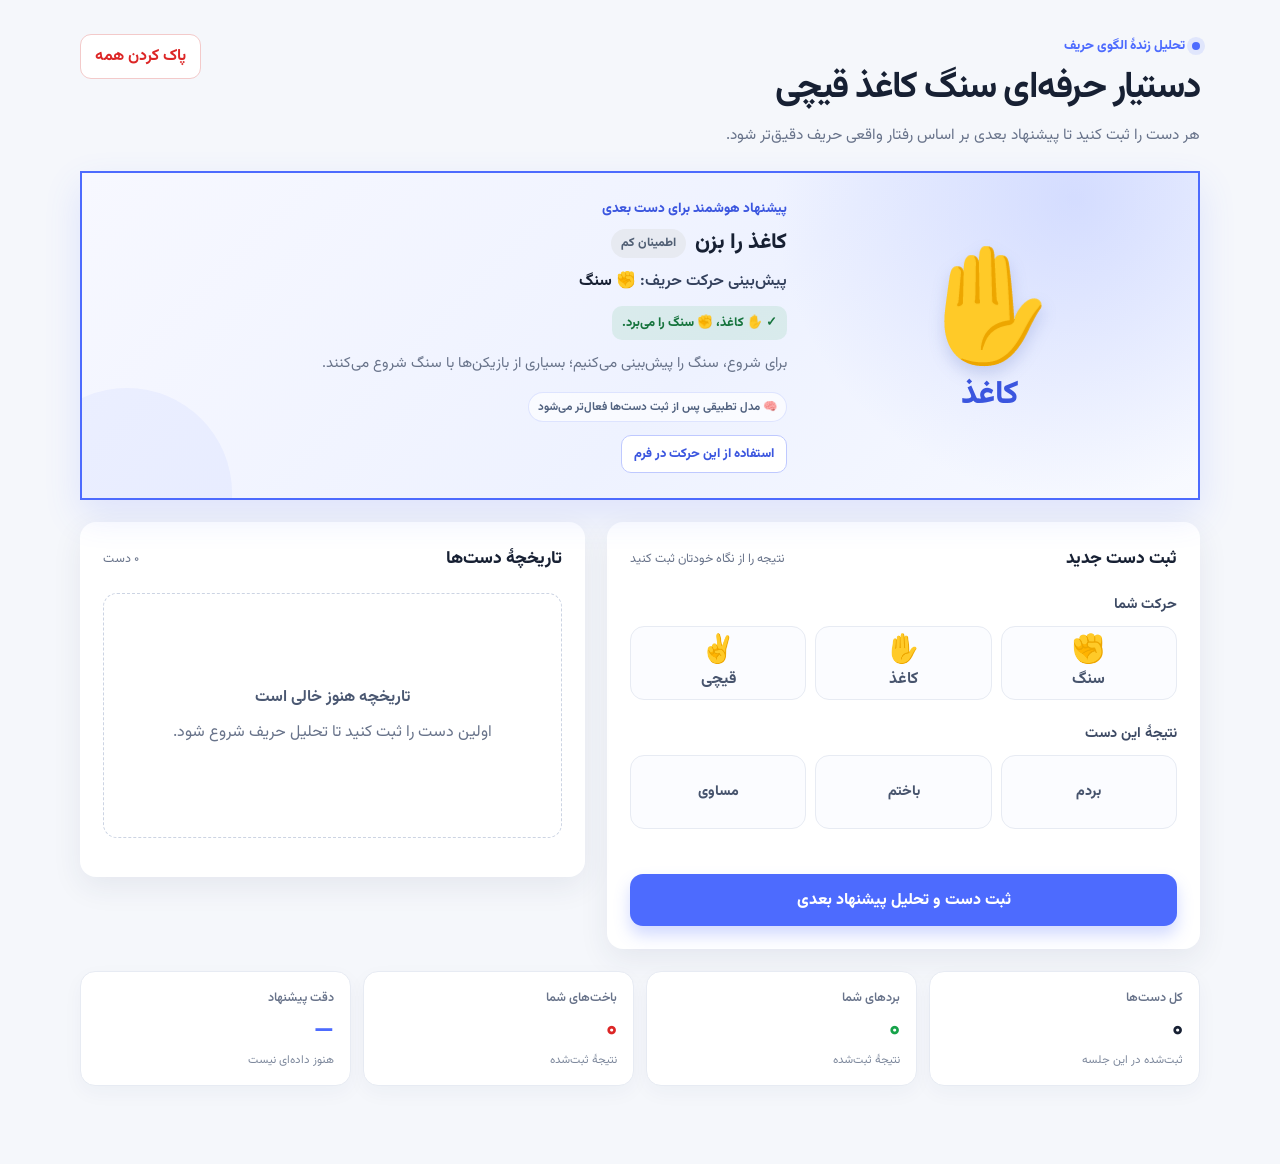
==== commit d419ba43: "Calibrate RPS prediction direction Co-authored-by: arena-agent <297053741+arena-agent@users.noreply." ====
--- a/index.html
+++ b/index.html
@@ -265,6 +265,39 @@
 
     .model-chip strong { color: var(--primary-dark); }
 
+    .counter-proof {
+      display: inline-flex;
+      align-items: center;
+      gap: 6px;
+      margin: 2px 0 10px;
+      padding: 7px 10px;
+      border-radius: 10px;
+      background: rgba(22, 163, 74, 0.1);
+      color: #16743d;
+      font-size: 0.79rem;
+      font-weight: 800;
+    }
+
+    .use-suggestion-button {
+      min-height: 38px;
+      margin-top: 13px;
+      padding: 8px 12px;
+      border: 1px solid #bfc9ff;
+      border-radius: 10px;
+      background: #fff;
+      color: var(--primary-dark);
+      font-size: 0.8rem;
+      font-weight: 800;
+      transition: 160ms ease;
+    }
+
+    .use-suggestion-button:hover {
+      border-color: var(--primary);
+      background: var(--primary);
+      color: #fff;
+      transform: translateY(-1px);
+    }
+
     .layout-grid {
       display: grid;
       grid-template-columns: minmax(0, 1.08fr) minmax(315px, 0.92fr);
@@ -869,9 +902,12 @@
         const total = MOVE_KEYS.reduce((sum, move) => sum + scores[move], 0);
         if (!total) return null;
 
-        const predicted = topScoredMove(scores);
-        const probability = scores[predicted] / total;
-        const evidenceFactor = Math.min(1.4, 0.6 + events.length / 4);
+        const distribution = Object.fromEntries(
+          MOVE_KEYS.map((move) => [move, scores[move] / total])
+        );
+        const predicted = topScoredMove(distribution);
+        const probability = distribution[predicted];
+        const evidenceFactor = Math.min(1.45, 0.6 + events.length / 4);
 
         return {
           id,
@@ -879,8 +915,17 @@
           predicted,
           samples: events.length,
           probability,
+          distribution,
           weight: baseWeight * (0.65 + probability) * evidenceFactor
         };
+      }
+
+      function makeSoftExpert({ id, label, predicted, samples, probability, weight }) {
+        const remainder = (1 - probability) / (MOVE_KEYS.length - 1);
+        const distribution = Object.fromEntries(
+          MOVE_KEYS.map((move) => [move, move === predicted ? probability : remainder])
+        );
+        return { id, label, predicted, samples, probability, distribution, weight };
       }
 
       function getSequenceExpert(history, order) {
@@ -909,6 +954,28 @@
         });
       }
 
+      function getPairSequenceExpert(history, order) {
+        if (history.length <= order) return null;
+        const pair = (record) => `${record.myMove}:${record.opponentMove}`;
+        const context = history.slice(-order).map(pair);
+        const events = [];
+
+        for (let index = order; index < history.length; index += 1) {
+          if (sameSequence(history.slice(index - order, index).map(pair), context)) {
+            events.push({ move: history[index].opponentMove, index });
+          }
+        }
+
+        return makeDistributionExpert({
+          id: `pair-sequence-${order}`,
+          label: `الگوی مشترک ${faNumber(order)} دست`,
+          baseWeight: order === 2 ? 2.45 : 1.8,
+          events,
+          dataLength: history.length,
+          minSamples: 2
+        });
+      }
+
       function getPriorityMarkovExpert(history) {
         if (history.length < 3) return null;
         const lastOpponentMove = history[history.length - 1].opponentMove;
@@ -923,7 +990,7 @@
         const expert = makeDistributionExpert({
           id: "priority-markov",
           label: "مارکوف اولویت‌دار",
-          baseWeight: 2.75,
+          baseWeight: 2.8,
           events,
           dataLength: history.length,
           minSamples: 2
@@ -939,13 +1006,17 @@
         const share = counts[predicted] / history.length;
         if (counts[predicted] < 3 || share < 0.45) return null;
 
+        const distribution = Object.fromEntries(
+          MOVE_KEYS.map((move) => [move, counts[move] / history.length])
+        );
         return {
           id: "priority-frequency",
           label: "فراوانی اولویت‌دار",
           predicted,
           samples: counts[predicted],
           probability: share,
-          weight: 2.15 * (0.65 + share)
+          distribution,
+          weight: 2.2 * (0.65 + share)
         };
       }
 
@@ -963,7 +1034,7 @@
         return makeDistributionExpert({
           id: "outcome",
           label: "واکنش به نتیجهٔ قبلی",
-          baseWeight: 1.4,
+          baseWeight: 1.45,
           events,
           dataLength: history.length
         });
@@ -984,7 +1055,32 @@
         return makeDistributionExpert({
           id: "outcome-move",
           label: "ترکیب حرکت و نتیجه",
-          baseWeight: 1.85,
+          baseWeight: 1.9,
+          events,
+          dataLength: history.length
+        });
+      }
+
+      function getFullStateExpert(history) {
+        if (history.length < 3) return null;
+        const last = history[history.length - 1];
+        const events = [];
+
+        for (let index = 1; index < history.length; index += 1) {
+          const prior = history[index - 1];
+          if (
+            prior.myMove === last.myMove &&
+            prior.opponentMove === last.opponentMove &&
+            prior.result === last.result
+          ) {
+            events.push({ move: history[index].opponentMove, index });
+          }
+        }
+
+        return makeDistributionExpert({
+          id: "full-state",
+          label: "وضعیت کامل دست قبل",
+          baseWeight: 2.55,
           events,
           dataLength: history.length
         });
@@ -1004,9 +1100,89 @@
         return makeDistributionExpert({
           id: "my-move",
           label: "واکنش به حرکت قبلی شما",
-          baseWeight: 1.05,
+          baseWeight: 1.1,
           events,
           dataLength: history.length
+        });
+      }
+
+      function getDirectionalExpert(history) {
+        if (history.length < 4) return null;
+        const directionScores = { repeat: 0, next: 0, previous: 0 };
+
+        for (let index = 1; index < history.length; index += 1) {
+          const from = history[index - 1].opponentMove;
+          const to = history[index].opponentMove;
+          const direction = to === from
+            ? "repeat"
+            : MOVES[from].next === to
+              ? "next"
+              : "previous";
+          const age = history.length - 1 - index;
+          directionScores[direction] += Math.pow(RECENCY_DECAY, Math.max(0, age));
+        }
+
+        const total = Object.values(directionScores).reduce((sum, value) => sum + value, 0);
+        if (!total) return null;
+        const topDirection = Object.keys(directionScores).reduce((top, direction) => {
+          return directionScores[direction] > directionScores[top] ? direction : top;
+        }, "repeat");
+        const probability = directionScores[topDirection] / total;
+        if (probability < 0.45) return null;
+
+        const lastOpponentMove = history[history.length - 1].opponentMove;
+        const targetFor = (direction) => {
+          if (direction === "repeat") return lastOpponentMove;
+          if (direction === "next") return MOVES[lastOpponentMove].next;
+          return MOVES[lastOpponentMove].beats;
+        };
+        const distribution = emptyMoveScores();
+        Object.entries(directionScores).forEach(([direction, score]) => {
+          distribution[targetFor(direction)] += score / total;
+        });
+        const predicted = topScoredMove(distribution);
+
+        return {
+          id: "directional",
+          label: "ریتم چرخه‌ای حریف",
+          predicted,
+          samples: history.length - 1,
+          probability: distribution[predicted],
+          distribution,
+          weight: 1.55 * (0.65 + distribution[predicted])
+        };
+      }
+
+      function getStreakExpert(history) {
+        if (history.length < 4) return null;
+        const lastMove = history[history.length - 1].opponentMove;
+        let currentRun = 1;
+        for (let index = history.length - 2; index >= 0; index -= 1) {
+          if (history[index].opponentMove !== lastMove) break;
+          currentRun += 1;
+        }
+        if (currentRun < 2) return null;
+
+        const events = [];
+        for (let targetIndex = 1; targetIndex < history.length; targetIndex += 1) {
+          const repeatedMove = history[targetIndex - 1].opponentMove;
+          let runLength = 1;
+          for (let cursor = targetIndex - 2; cursor >= 0; cursor -= 1) {
+            if (history[cursor].opponentMove !== repeatedMove) break;
+            runLength += 1;
+          }
+          if (repeatedMove === lastMove && runLength >= Math.min(currentRun, 3)) {
+            events.push({ move: history[targetIndex].opponentMove, index: targetIndex });
+          }
+        }
+
+        return makeDistributionExpert({
+          id: "streak",
+          label: "شکستن یا ادامهٔ زنجیره",
+          baseWeight: 1.65,
+          events,
+          dataLength: history.length,
+          minSamples: 2
         });
       }
 
@@ -1021,7 +1197,7 @@
         return makeDistributionExpert({
           id: "recent",
           label: "روند دست‌های اخیر",
-          baseWeight: 1.15,
+          baseWeight: 1.2,
           events,
           dataLength: history.length,
           minSamples: 3
@@ -1037,7 +1213,7 @@
 
         return makeDistributionExpert({
           id: "frequency",
-          label: "فراوانی کلی",
+          label: "فراوانی وزن‌دار",
           baseWeight: 0.95,
           events,
           dataLength: history.length,
@@ -1057,14 +1233,14 @@
           label = "تغییر پس از باخت حریف";
         }
 
-        return {
+        return makeSoftExpert({
           id: "psychology",
           label,
           predicted,
           samples: 1,
-          probability: 1,
+          probability: 0.54,
           weight: 0.8
-        };
+        });
       }
 
       function getBaseExpertPredictions(history) {
@@ -1073,17 +1249,23 @@
         return [
           getPriorityMarkovExpert(compactHistory),
           getPriorityFrequencyExpert(compactHistory),
+          getPairSequenceExpert(compactHistory, 2),
+          getPairSequenceExpert(compactHistory, 1),
+          getFullStateExpert(compactHistory),
           getSequenceExpert(compactHistory, 3),
           getSequenceExpert(compactHistory, 2),
           getSequenceExpert(compactHistory, 1),
           getOutcomeMoveExpert(compactHistory),
           getOutcomeExpert(compactHistory),
           getMyMoveExpert(compactHistory),
+          getDirectionalExpert(compactHistory),
+          getStreakExpert(compactHistory),
           getRecentExpert(compactHistory),
           getFrequencyExpert(compactHistory),
           getPsychologyExpert(compactHistory)
         ].filter(Boolean);
       }
+
 
       function getExpertPerformance(history) {
         const performance = {};
@@ -1117,7 +1299,65 @@
         };
       }
 
-      // موتور ترکیبی تطبیقی: دنباله‌ها، روند تازه، نتیجهٔ قبلی و دقت گذشتهٔ هر الگو را هم‌زمان وزن می‌دهد.
+      function normalizedEntropy(distribution) {
+        const rawEntropy = -MOVE_KEYS.reduce((sum, move) => {
+          const probability = distribution[move];
+          return probability > 0 ? sum + probability * Math.log(probability) : sum;
+        }, 0);
+        return rawEntropy / Math.log(MOVE_KEYS.length);
+      }
+
+      function getPredictionCalibration(history, rawPrediction) {
+        const records = history
+          .slice(-18)
+          .filter((record) => record.suggestion && MOVES[record.suggestion.predicted]);
+        const emptyCalibration = {
+          active: false,
+          predicted: rawPrediction,
+          direction: "same",
+          share: 0,
+          samples: records.length
+        };
+        if (records.length < 5) return emptyCalibration;
+
+        const directionScores = { same: 0, next: 0, previous: 0 };
+        records.forEach((record, index) => {
+          const oldPrediction = record.suggestion.predicted;
+          const actual = record.opponentMove;
+          const direction = actual === oldPrediction
+            ? "same"
+            : actual === MOVES[oldPrediction].next
+              ? "next"
+              : "previous";
+          const age = records.length - 1 - index;
+          directionScores[direction] += Math.pow(0.88, age);
+        });
+
+        const total = Object.values(directionScores).reduce((sum, value) => sum + value, 0);
+        const direction = Object.keys(directionScores).reduce((top, item) => {
+          return directionScores[item] > directionScores[top] ? item : top;
+        }, "same");
+        const share = directionScores[direction] / total;
+        const directShare = directionScores.same / total;
+
+        if (direction === "same" || share < 0.55 || share - directShare < 0.15) {
+          return { ...emptyCalibration, share, directShare };
+        }
+
+        const predicted = direction === "next"
+          ? MOVES[rawPrediction].next
+          : MOVES[rawPrediction].beats;
+        return {
+          active: true,
+          predicted,
+          direction,
+          share,
+          directShare,
+          samples: records.length
+        };
+      }
+
+      // موتور ترکیبی تطبیقی: زمینهٔ دو بازیکن، مارکوف چندمرحله‌ای، روند اخیر و دقت هر الگو را هم‌زمان کالیبره می‌کند.
       function computeSuggestion(history) {
         if (history.length === 0) {
           return suggestionFromPrediction(
@@ -1125,67 +1365,107 @@
             "low",
             "برای شروع، سنگ را پیش‌بینی می‌کنیم؛ بسیاری از بازیکن‌ها با سنگ شروع می‌کنند.",
             "شروع بازی",
-            { expertCount: 0, voteShare: 0, agreement: 0, margin: 0, window: 0 }
+            {
+              expertCount: 0,
+              voteShare: 0,
+              agreement: 0,
+              margin: 0,
+              entropy: 1,
+              window: 0,
+              calibration: { active: false, samples: 0 },
+              distribution: { rock: 1 / 3, paper: 1 / 3, scissors: 1 / 3 }
+            }
           );
         }
 
         const compactHistory = history.slice(-ANALYSIS_WINDOW);
         const experts = getBaseExpertPredictions(compactHistory);
         const performance = getExpertPerformance(compactHistory);
-        const votes = emptyMoveScores();
+        const posterior = emptyMoveScores();
         const contributors = Object.fromEntries(MOVE_KEYS.map((move) => [move, []]));
 
         experts.forEach((expert) => {
           const score = performance[expert.id];
-          const adaptiveMultiplier = score && score.total >= 3
-            ? 0.6 + score.correct / score.total
+          const accuracy = score && score.total ? score.correct / score.total : null;
+          const adaptiveMultiplier = score && score.total >= 4
+            ? Math.max(0.35, Math.min(1.7, 0.35 + 1.35 * accuracy))
             : 1;
           const effectiveWeight = expert.weight * adaptiveMultiplier;
-
-          votes[expert.predicted] += effectiveWeight;
-          contributors[expert.predicted].push({
+          const distribution = expert.distribution || makeSoftExpert({
             ...expert,
-            effectiveWeight,
-            accuracy: score && score.total ? score.correct / score.total : null,
-            tested: score ? score.total : 0
+            probability: expert.probability || 0.5
+          }).distribution;
+
+          MOVE_KEYS.forEach((move) => {
+            const contribution = effectiveWeight * distribution[move];
+            posterior[move] += contribution;
+            if (contribution > 0) {
+              contributors[move].push({
+                ...expert,
+                contribution,
+                effectiveWeight,
+                accuracy,
+                tested: score ? score.total : 0
+              });
+            }
           });
         });
 
-        const predicted = topScoredMove(votes);
+        const totalWeight = MOVE_KEYS.reduce((sum, move) => sum + posterior[move], 0) || 1;
+        const distribution = Object.fromEntries(
+          MOVE_KEYS.map((move) => [move, posterior[move] / totalWeight])
+        );
+        const rawPrediction = topScoredMove(distribution);
+        const calibration = getPredictionCalibration(history, rawPrediction);
+        const predicted = calibration.predicted;
         const orderedScores = [...MOVE_KEYS]
-          .map((move) => ({ move, score: votes[move] }))
+          .map((move) => ({ move, score: distribution[move] }))
           .sort((left, right) => right.score - left.score);
-        const totalWeight = orderedScores.reduce((sum, item) => sum + item.score, 0) || 1;
-        const voteShare = votes[predicted] / totalWeight;
-        const margin = (orderedScores[0].score - orderedScores[1].score) / totalWeight;
-        const agreeingExperts = contributors[predicted];
+        const rawVoteShare = distribution[rawPrediction];
+        const voteShare = calibration.active
+          ? rawVoteShare * 0.4 + calibration.share * 0.6
+          : rawVoteShare;
+        const margin = orderedScores[0].score - orderedScores[1].score;
+        const agreeingExperts = experts.filter((expert) => expert.predicted === rawPrediction);
         const agreement = experts.length ? agreeingExperts.length / experts.length : 0;
         const evidence = agreeingExperts.reduce((sum, expert) => sum + expert.samples, 0);
+        const entropy = normalizedEntropy(distribution);
 
         let confidence = "low";
         if (
-          compactHistory.length >= 6 &&
-          agreeingExperts.length >= 3 &&
-          voteShare >= 0.66 &&
-          margin >= 0.16
+          compactHistory.length >= 9 &&
+          agreeingExperts.length >= 4 &&
+          voteShare >= 0.52 &&
+          margin >= 0.12 &&
+          entropy <= 0.9
         ) {
           confidence = "high";
         } else if (
-          compactHistory.length >= 3 &&
+          compactHistory.length >= 4 &&
           agreeingExperts.length >= 2 &&
-          voteShare >= 0.5
+          voteShare >= 0.4 &&
+          margin >= 0.05 &&
+          entropy <= 0.97
         ) {
           confidence = "medium";
         }
 
-        const strongestContributors = [...agreeingExperts]
-          .sort((left, right) => right.effectiveWeight - left.effectiveWeight)
-          .slice(0, 2);
-        const source = strongestContributors.map((expert) => expert.label).join(" و ") || "تحلیل پایه";
-        const adaptiveDetails = strongestContributors
-          .filter((expert) => expert.tested >= 3)
-          .map((expert) => `${expert.label} با دقت ${faPercent((expert.accuracy || 0) * 100)}`);
-        const reason = `مدل ترکیبی از ${faNumber(experts.length)} الگوی هم‌زمان استفاده کرد و «${MOVES[predicted].name}» را محتمل‌تر دانست. ${source ? `بیشترین وزن از ${source} است.` : ""}${adaptiveDetails.length ? ` وزن این الگو بر اساس عملکرد گذشته تنظیم شده است.` : ""}`;
+        const strongestContributors = [...contributors[rawPrediction]]
+          .sort((left, right) => right.contribution - left.contribution)
+          .slice(0, 3);
+        const baseSource = strongestContributors.map((expert) => expert.label).join("، ") || "تحلیل پایه";
+        const source = calibration.active ? `${baseSource} + اصلاح جهت خودکار` : baseSource;
+        const calibratedExperts = strongestContributors.filter((expert) => expert.tested >= 4);
+        const uncertaintyText = entropy > 0.92
+          ? " الگوی حریف پراکنده است؛ برای این دست اطمینان محافظه‌کارانه نگه داشته شد."
+          : "";
+        const adaptationText = calibratedExperts.length
+          ? " وزن الگوهای برتر با دقت واقعی آن‌ها در دست‌های اخیر تنظیم شده است."
+          : "";
+        const calibrationText = calibration.active
+          ? ` جهت مدل با بررسی ${faNumber(calibration.samples)} پیش‌بینی اخیر، یک گام ${calibration.direction === "next" ? "به جلو" : "به عقب"} اصلاح شد.`
+          : "";
+        const reason = `موتور تطبیقی ${faNumber(experts.length)} الگو را با هم ترکیب کرد و احتمال «${MOVES[predicted].name}» را ${faPercent(voteShare * 100)} برآورد کرد. بیشترین سیگنال‌ها: ${baseSource}.${adaptationText}${calibrationText}${uncertaintyText}`;
 
         return suggestionFromPrediction(
           predicted,
@@ -1197,8 +1477,12 @@
             voteShare,
             agreement,
             margin,
+            entropy,
             evidence,
             window: compactHistory.length,
+            rawPrediction,
+            calibration,
+            distribution,
             contributors: strongestContributors
           }
         );
@@ -1236,13 +1520,18 @@
         const suggested = MOVES[suggestion.suggested];
         const predicted = MOVES[suggestion.predicted];
         const confidence = CONFIDENCE_INFO[suggestion.confidence];
-        const model = suggestion.model || { expertCount: 0, voteShare: 0, agreement: 0, window: 0 };
+        const model = suggestion.model || { expertCount: 0, voteShare: 0, agreement: 0, window: 0, calibration: { active: false } };
+        const calibrationChip = model.calibration && model.calibration.active
+          ? `<span class="model-chip">🧭 اصلاح جهت <strong>فعال</strong></span>`
+          : "";
         const modelMeta = model.expertCount
           ? `
               <div class="model-meta" aria-label="جزئیات مدل تطبیقی">
                 <span class="model-chip">🧠 <strong>${faNumber(model.expertCount)}</strong> الگوی فعال</span>
+                <span class="model-chip">احتمال برتر <strong>${faPercent(model.voteShare * 100)}</strong></span>
                 <span class="model-chip">توافق مدل‌ها <strong>${faPercent(model.agreement * 100)}</strong></span>
                 <span class="model-chip">دادهٔ مؤثر <strong>${faNumber(model.window)}</strong> دست</span>
+                ${calibrationChip}
               </div>`
           : `<div class="model-meta"><span class="model-chip">🧠 مدل تطبیقی پس از ثبت دست‌ها فعال‌تر می‌شود</span></div>`;
 
@@ -1260,8 +1549,10 @@
               <span class="confidence-badge ${confidence.className}">${confidence.label}</span>
             </div>
             <p class="prediction-line">پیش‌بینی حرکت حریف: <strong>${predicted.emoji} ${predicted.name}</strong></p>
+            <p class="counter-proof">✓ ${suggested.emoji} ${suggested.name}، ${predicted.emoji} ${predicted.name} را می‌برد.</p>
             <p class="suggestion-reason">${suggestion.reason}</p>
             ${modelMeta}
+            <button class="use-suggestion-button" type="button" data-use-suggestion="${suggestion.suggested}">استفاده از این حرکت در فرم</button>
           </div>`;
       }
 
@@ -1325,7 +1616,15 @@
         const recentCorrect = recentRecords.filter((record) => record.suggestionCorrect).length;
 
         if (model && model.expertCount >= 2) {
-          insights.push(`مدل تطبیقی اکنون ${faNumber(model.expertCount)} الگو را هم‌زمان وزن می‌دهد؛ توافق مدل‌ها روی پیشنهاد فعلی ${faPercent(model.agreement * 100)} است.`);
+          insights.push(`مدل تطبیقی اکنون ${faNumber(model.expertCount)} الگو را هم‌زمان وزن می‌دهد؛ احتمال برتر ${faPercent(model.voteShare * 100)} و توافق مدل‌ها ${faPercent(model.agreement * 100)} است.`);
+          if (model.entropy > 0.92) {
+            insights.push("حرکت‌های حریف پراکندگی زیادی دارند و به رفتار تصادفی نزدیک‌اند؛ مدل عمداً اطمینان پیشنهاد را پایین نگه می‌دارد.");
+          } else {
+            insights.push(`ثبات الگوی فعلی حریف ${faPercent((1 - model.entropy) * 100)} است؛ هرچه این مقدار بالاتر باشد، تحلیل قابل اتکاتر است.`);
+          }
+          if (model.calibration && model.calibration.active) {
+            insights.push(`اصلاح جهت خودکار فعال است: در ${faPercent(model.calibration.share * 100)} از ${faNumber(model.calibration.samples)} پیش‌بینی اخیر، حرکت واقعی حریف یک گام ${model.calibration.direction === "next" ? "جلوتر" : "عقب‌تر"} از پیش‌بینی خام بوده است.`);
+          }
         }
 
         if (recentRecords.length >= 3) {
@@ -1335,9 +1634,19 @@
         const counts = countMoves(state.history);
         const topMove = getTopMove(state.history);
         const topRate = counts[topMove] / state.history.length;
+        const ownCounts = Object.fromEntries(MOVE_KEYS.map((move) => [move, 0]));
+        state.history.forEach((record) => { ownCounts[record.myMove] += 1; });
+        const ownTopMove = MOVE_KEYS.reduce((top, move) => {
+          return ownCounts[move] > ownCounts[top] ? move : top;
+        }, MOVE_KEYS[0]);
+        const ownTopRate = ownCounts[ownTopMove] / state.history.length;
 
         if (topRate >= 0.4) {
           insights.push(`پرتکرارترین حرکت حریف «${MOVES[topMove].emoji} ${MOVES[topMove].name}» است؛ ${faPercent(topRate * 100)} از همهٔ دست‌ها.`);
+        }
+
+        if (state.history.length >= 5 && ownTopRate >= 0.5) {
+          insights.push(`شما «${MOVES[ownTopMove].emoji} ${MOVES[ownTopMove].name}» را در ${faPercent(ownTopRate * 100)} دست‌ها زده‌اید؛ حریف انسانی ممکن است این عادت را یاد بگیرد، پس پیشنهاد مدل را دقیق اجرا کنید.`);
         }
 
         const opponentWinTransitions = [];
@@ -1465,6 +1774,15 @@
         elements.formMessage.textContent = message;
       }
 
+      elements.suggestion.addEventListener("click", (event) => {
+        const button = event.target.closest("[data-use-suggestion]");
+        if (!button) return;
+        state.form.myMove = button.dataset.useSuggestion;
+        setFormMessage("");
+        renderForm();
+        showToast(`حرکت «${MOVES[state.form.myMove].name}» در فرم انتخاب شد؛ بعد از بازی نتیجه را ثبت کنید.`, "info");
+      });
+
       elements.myMoveSelector.addEventListener("click", (event) => {
         const button = event.target.closest("[data-own]");
         if (!button) return;
@@ -1502,6 +1820,11 @@
         const opponentMove = getResolvedOpponent();
         const previousSuggestion = state.currentSuggestion;
         const suggestionCorrect = MOVES[previousSuggestion.suggested].beats === opponentMove;
+        const suggestionOutcome = suggestionCorrect
+          ? "win"
+          : previousSuggestion.suggested === opponentMove
+            ? "draw"
+            : "loss";
         const record = {
           id: `${Date.now()}-${Math.random().toString(16).slice(2)}`,
           timestamp: Date.now(),
@@ -1509,7 +1832,8 @@
           opponentMove,
           result: state.form.result,
           suggestion: previousSuggestion,
-          suggestionCorrect
+          suggestionCorrect,
+          suggestionOutcome
         };
 
         state.history.push(record);
@@ -1520,8 +1844,10 @@
 
         if (suggestionCorrect) {
           showToast(`پیشنهاد قبلی درست بود؛ «${MOVES[previousSuggestion.suggested].name}» حرکت حریف را می‌برد.`, "success");
+        } else if (suggestionOutcome === "draw") {
+          showToast("پیشنهاد قبلی با حرکت حریف مساوی شد؛ مدل جهت دست بعدی را دوباره کالیبره کرد.", "info");
         } else {
-          showToast("پیشنهاد قبلی حریف را نمی‌برد؛ الگوی جدید برای دست بعدی محاسبه شد.", "error");
+          showToast("پیشنهاد قبلی مقابل حرکت حریف باخت؛ مدل الگو و جهت پیش‌بینی را دوباره کالیبره کرد.", "error");
         }
       });
 
